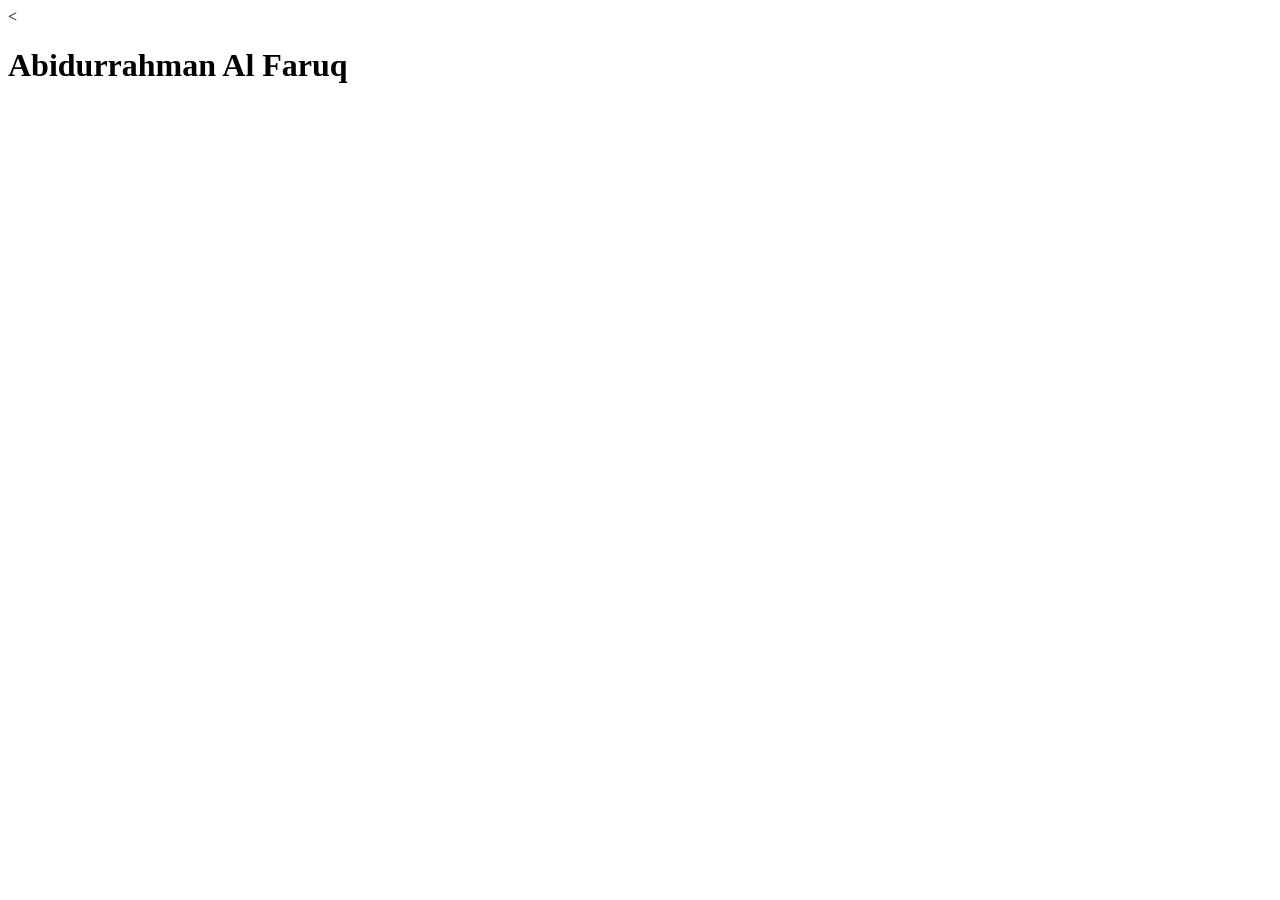
==== index.html @ 2d3f04eb "first commit" ====
<<!DOCTYPE html>
<html>
<head>
    <meta charset="utf-8" />
    <meta http-equiv="X-UA-Compatible" content="IE=edge">
    <title>Page Title</title>
    <meta name="viewport" content="width=device-width, initial-scale=1">
    <link rel="stylesheet" type="text/css" media="screen" href="main.css" />
    <script src="main.js"></script>
</head>
<body>
    <h1>Abidurrahman Al Faruq</h1>
</body>
</html>
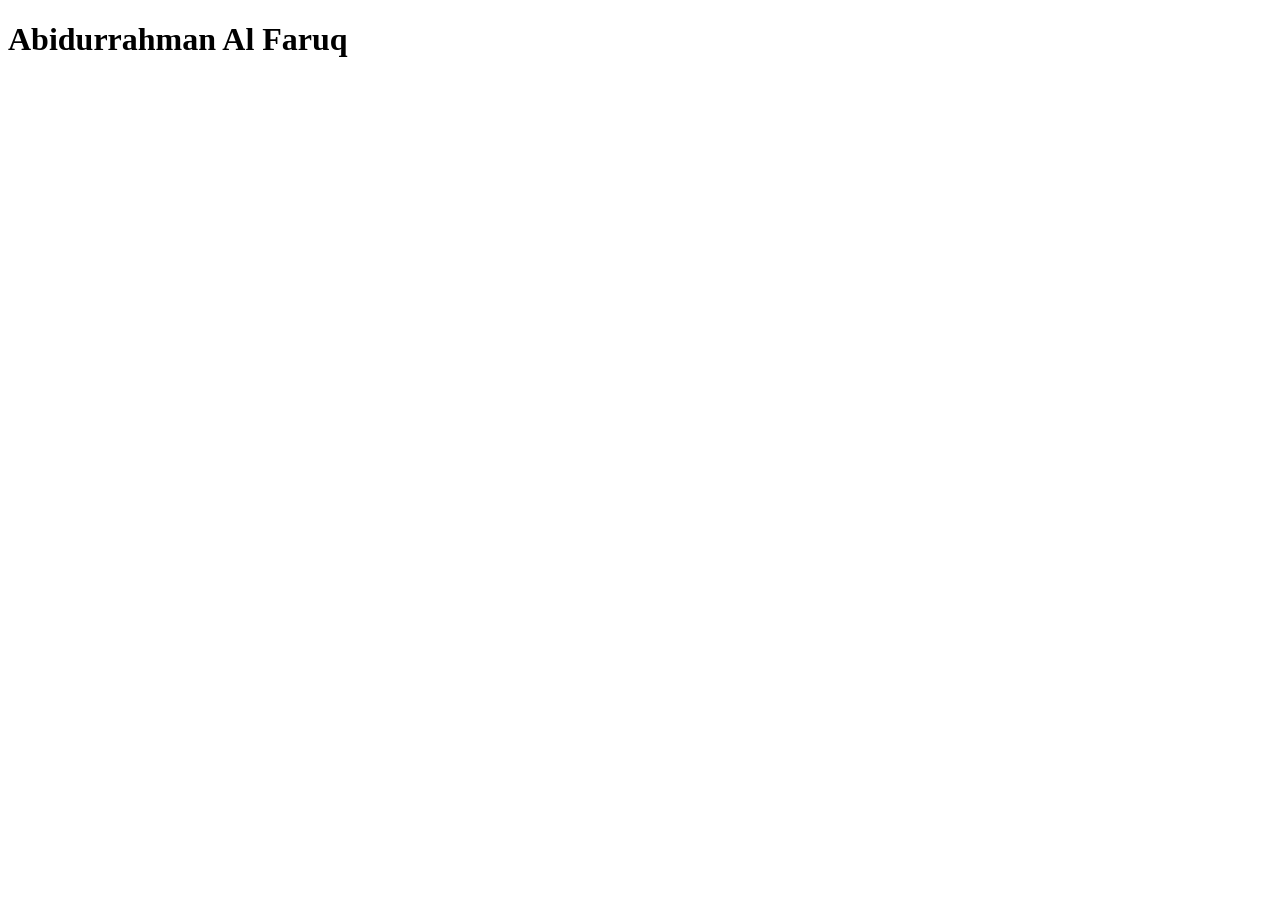
==== commit 8cd5ae5c: "fundamental" ====
--- a/index.html
+++ b/index.html
@@ -1,12 +1,23 @@
-<<!DOCTYPE html>
+<!DOCTYPE html>
 <html>
 <head>
     <meta charset="utf-8" />
     <meta http-equiv="X-UA-Compatible" content="IE=edge">
-    <title>Page Title</title>
     <meta name="viewport" content="width=device-width, initial-scale=1">
-    <link rel="stylesheet" type="text/css" media="screen" href="main.css" />
-    <script src="main.js"></script>
+    <title>Abidurrahman Al Faruq</title>
+	<meta http-equiv="content-type" content="text/html; charset=UTF-8" />
+	<meta name="title" content="Abidurrahman AL Faruq" />
+
+    <meta name="description" content="Software Developer, Website and Android Developer, Database, IT Analyst, Freelance Programmer, Backend Developer, Fullstack Developer, Android Apps Developer, Computer Lab Instructor" />
+
+    <meta name="keywords" content="abid, rahman, alfaruq, al faruq, faruq, alfa, alva, alvavilla, alva villa, flege, flege7, bid07, bid7_, it, information, technology, developer, web, HTML, HTML5, CSS, CSS3, CodeIgniter, CI, Visual Studio, Android Studio, MySql, PostgreSQL, website, application, mobile, android, database, computer, linux, windows, microsoft, sistem informasi, sekolah, hijabmal.com, play store, universitas gadjah mada, ugm, komsi, d3, komputer dan sistem informasi" />
+
+	<meta name="robots" content="follow, all" />
+
+	<meta property="og:image" content="https://flege.github.io/profile.png" />
+	<meta property="og:url" content="https://flege.github.io" />
+	<meta property="og:title" content="Abidurrahman Al Faruq" />
+	<meta property="og:description" content="Software Developer, Website and Android Developer, Database, IT Analyst, Freelance Programmer, Backend Developer, Fullstack Developer, Android Apps Developer, Computer Lab Instructor" />
 </head>
 <body>
     <h1>Abidurrahman Al Faruq</h1>
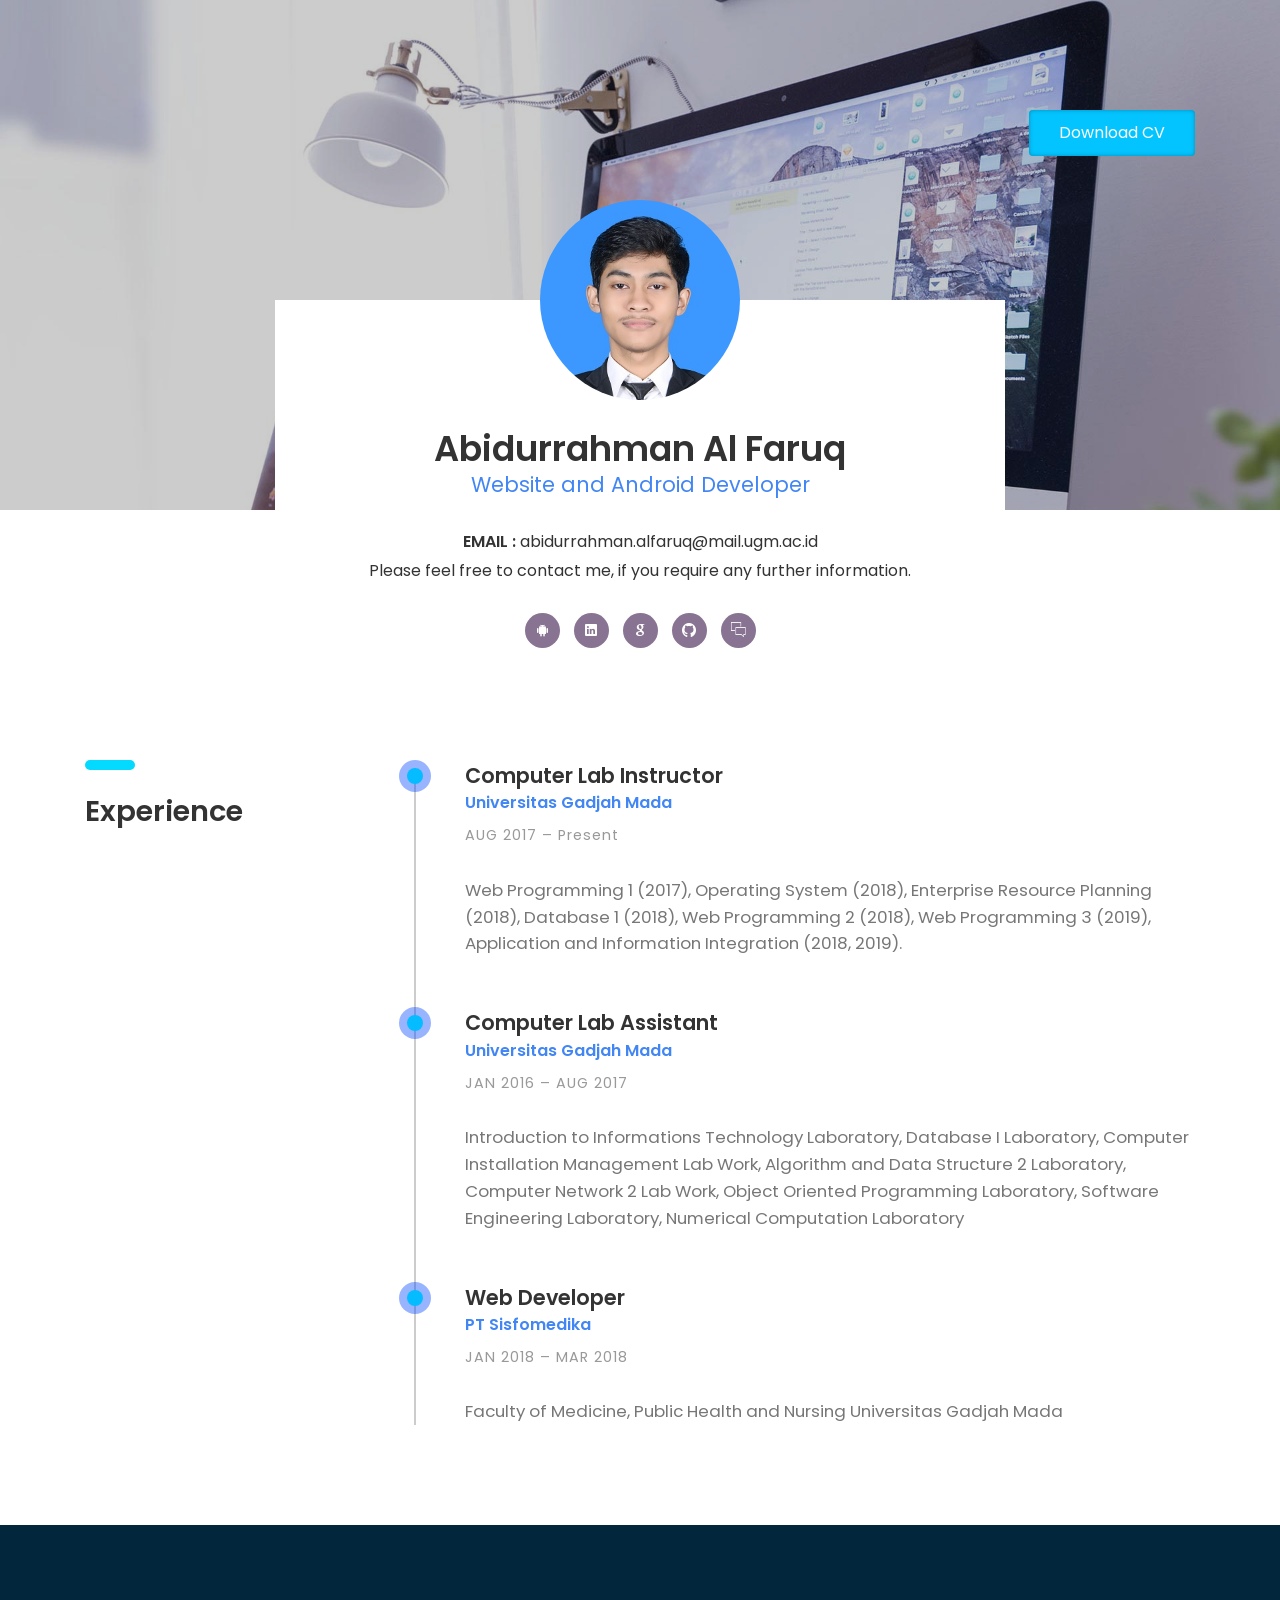
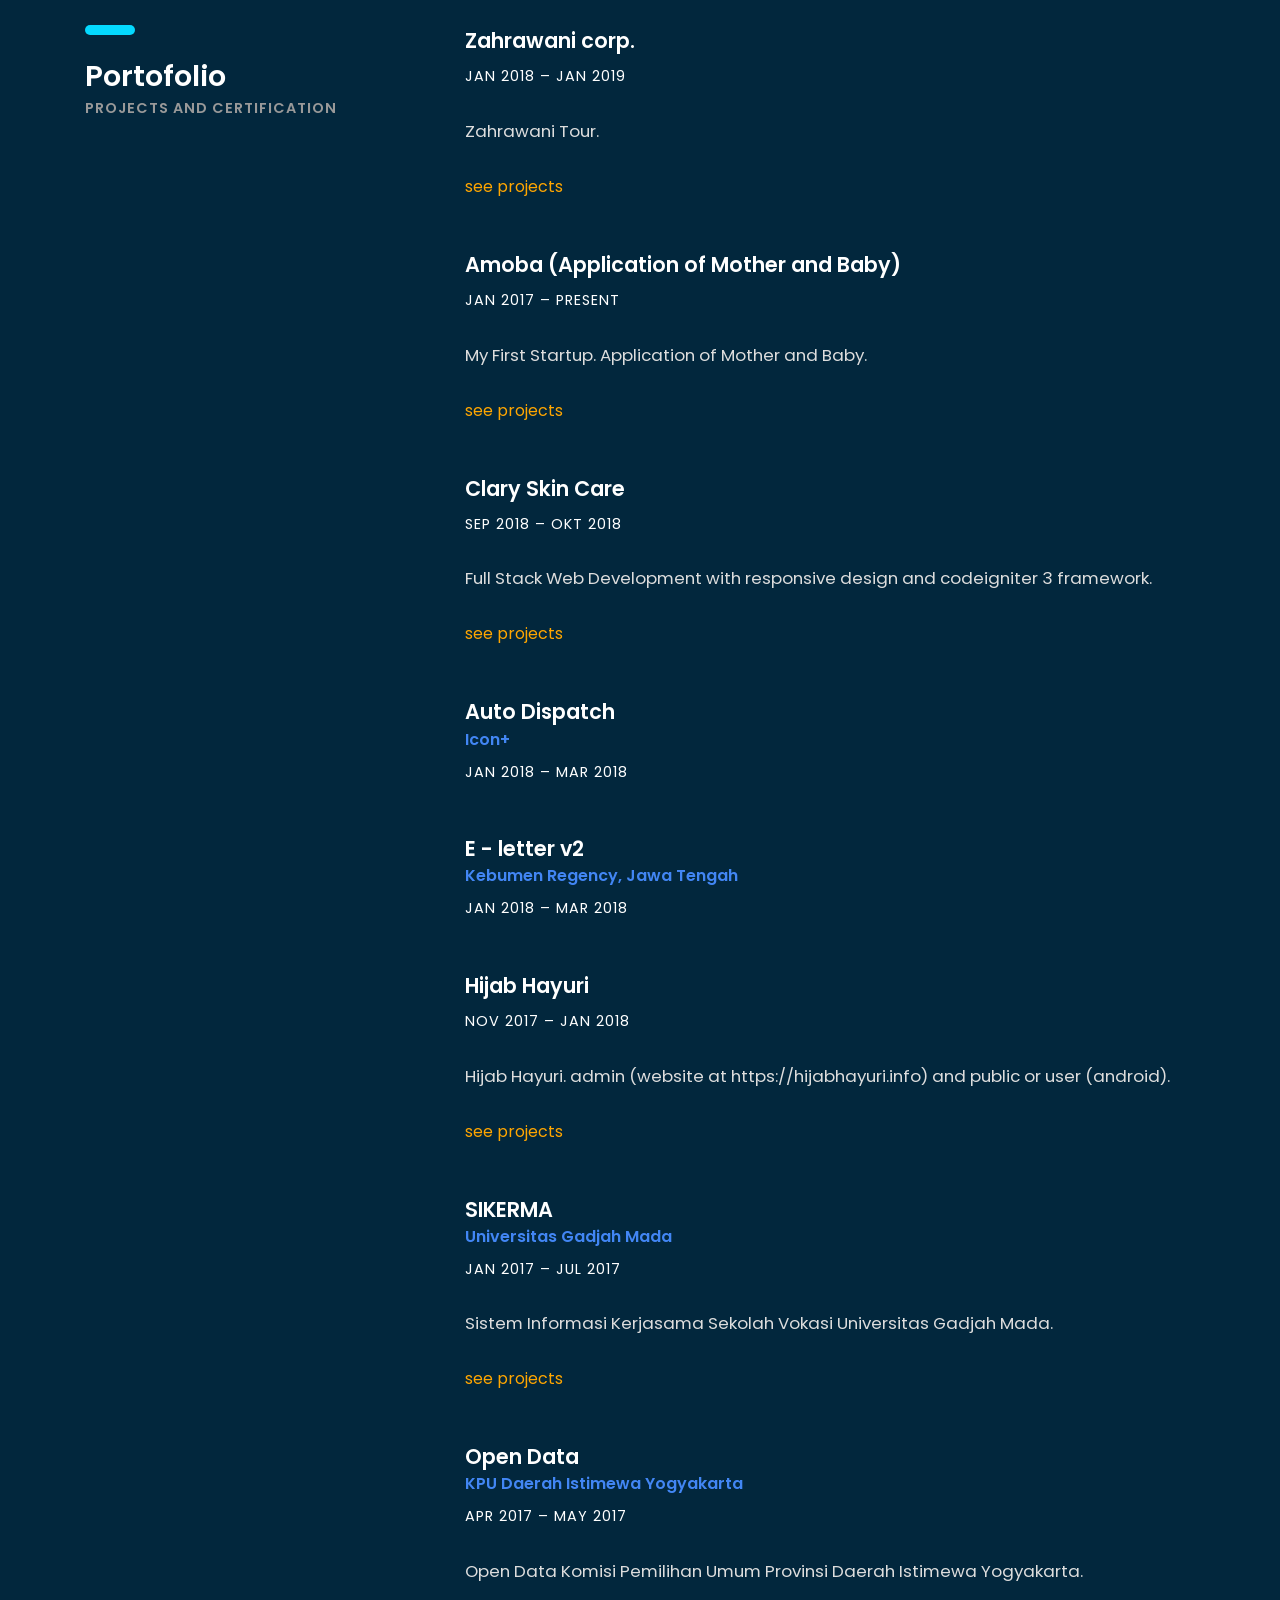
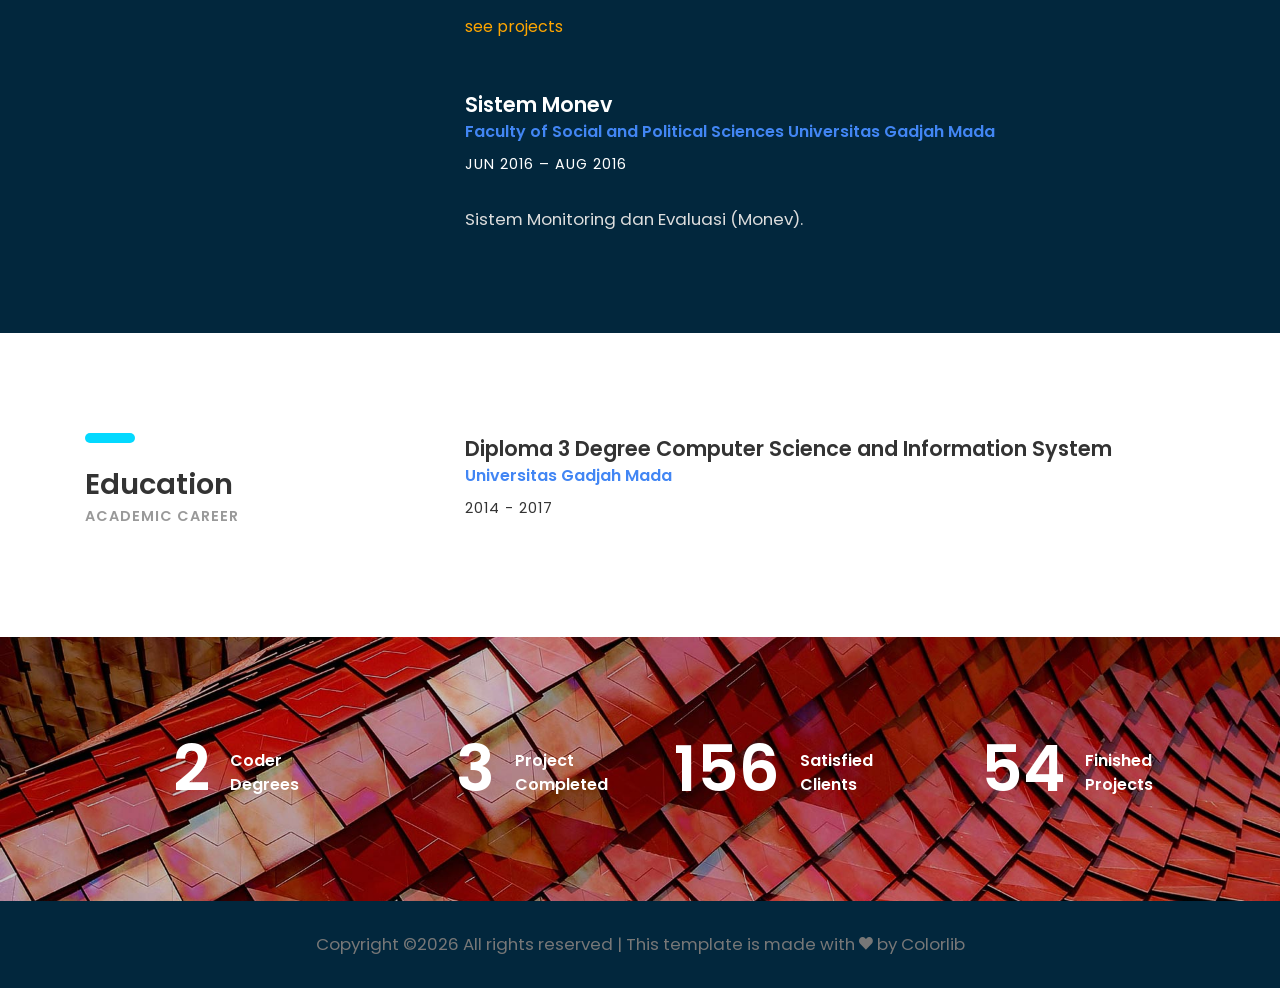
==== commit bd9932d3: "v1" ====
--- a/index.html
+++ b/index.html
@@ -1,11 +1,11 @@
-<!DOCTYPE html>
-<html>
+<!DOCTYPE HTML>
+<html lang="en">
 <head>
-    <meta charset="utf-8" />
-    <meta http-equiv="X-UA-Compatible" content="IE=edge">
+	<title>Abidurrahman Al Faruq</title>
+	<meta http-equiv="X-UA-Compatible" content="IE=edge">
     <meta name="viewport" content="width=device-width, initial-scale=1">
-    <title>Abidurrahman Al Faruq</title>
-	<meta http-equiv="content-type" content="text/html; charset=UTF-8" />
+    <meta charset="UTF-8">
+    <meta http-equiv="content-type" content="text/html; charset=UTF-8" />
 	<meta name="title" content="Abidurrahman AL Faruq" />
 
     <meta name="description" content="Software Developer, Website and Android Developer, Database, IT Analyst, Freelance Programmer, Backend Developer, Fullstack Developer, Android Apps Developer, Computer Lab Instructor" />
@@ -18,8 +18,257 @@
 	<meta property="og:url" content="https://flege.github.io" />
 	<meta property="og:title" content="Abidurrahman Al Faruq" />
 	<meta property="og:description" content="Software Developer, Website and Android Developer, Database, IT Analyst, Freelance Programmer, Backend Developer, Fullstack Developer, Android Apps Developer, Computer Lab Instructor" />
+	
+	<!-- Font -->
+	
+	<link href="https://fonts.googleapis.com/css?family=Poppins:400,500,600,700%7CAllura" rel="stylesheet">
+	
+	<!-- Stylesheets -->
+	
+	<link href="common-css/bootstrap.css" rel="stylesheet">
+	
+	<link href="common-css/ionicons.css" rel="stylesheet">
+	
+	<link href="common-css/fluidbox.min.css" rel="stylesheet">
+	
+	<link href="01-cv-portfolio/css/styles.css" rel="stylesheet">
+	
+	<link href="01-cv-portfolio/css/responsive.css" rel="stylesheet">
+	
 </head>
 <body>
-    <h1>Abidurrahman Al Faruq</h1>
+	
+	<header>
+		<div class="container">
+			<a class="downlad-btn" href="#" style="margin-top:80px">Download CV</a>
+		</div><!-- container -->
+	</header>
+	
+	<section class="intro-section">
+		<div class="container">
+			<div class="row">
+				<div class="col-md-1 col-lg-2"></div>
+				<div class="col-md-10 col-lg-8">
+					<div class="intro">
+						<div class="profile-img"><img src="images/foto300x300.PNG" alt=""></div>
+						<h2><b>Abidurrahman Al Faruq</b></h2>
+						<h4 class="font-blue">Website and Android Developer</h4>
+						<ul class="information margin-tb-30">
+							<li><b>EMAIL : </b>abidurrahman.alfaruq@mail.ugm.ac.id</li>
+							<li>Please feel free to contact me, if you require any further information.</li>
+						</ul>
+						<ul class="social-icons">
+							<li><a href="https://play.google.com/store/apps/developer?id=flege" target="_blank"><i class="ion-social-android"></i></a></li>
+							<li><a href="https://www.linkedin.com/in/abidurrahman-al-faruq/" target="_blank"><i class="ion-social-linkedin"></i></a></li>
+							<li><a href="https://mail.google.com/mail/?view=cm&fs=1&to=abidurrahman.alfaruq@mail.ugm.ac.id" target="_blank"><i class="ion-social-google"></i></a></li>
+                            <li><a href="https://github.com/flege/" target="_blank"><i class="ion-social-github"></i></a></li>
+                            <li><a href="mailto:abidurrahman.alfaruq@mail.ugm.ac.id"><i class="icon ion-ios-chatboxes-outline"></i></a></li>
+						</ul>
+					</div><!-- intro -->
+				</div><!-- col-sm-8 -->
+			</div><!-- row -->
+		</div><!-- container -->
+	</section><!-- intro-section -->
+    
+    <section class="education-section section">
+		<div class="container">
+			<div class="row">
+				<div class="col-sm-4">
+					<div class="heading">
+						<h3><b>Experience</b></h3>
+					</div>
+				</div><!-- col-sm-4 -->
+				<div class="col-sm-8">
+					<div class="education-wrapper">
+						<div class="education margin-b-50">
+							<h4><b>Computer Lab Instructor</b></h4>
+							<a href="https://ugm.ac.id/"><h5 class="font-blue"><b>Universitas Gadjah Mada</b></h5></a>
+							<h6 class="font-lite-black margin-t-10">AUG 2017 – Present</h6>
+							<p class="margin-tb-30">Web Programming 1 (2017), Operating System (2018), Enterprise Resource Planning (2018), Database 1 (2018), Web Programming 2 (2018), Web Programming 3 (2019), Application and Information Integration (2018, 2019). </p>
+						</div><!-- education -->
+						
+						<div class="education margin-b-50">
+							<h4><b>Computer Lab Assistant</b></h4>
+							<a href="https://ugm.ac.id/"><h5 class="font-blue"><b>Universitas Gadjah Mada</b></h5></a>
+							<h6 class="font-lite-black margin-t-10">JAN 2016 – AUG 2017</h6>
+							<p class="margin-tb-30">Introduction to Informations Technology Laboratory, Database I Laboratory, Computer Installation Management Lab Work, Algorithm and Data Structure 2 Laboratory, Computer Network 2 Lab Work, Object Oriented Programming Laboratory, Software Engineering Laboratory, Numerical Computation Laboratory </p>
+						</div><!-- education -->
+						
+						<div class="education margin-b-50">
+							<h4><b>Web Developer</b></h4>
+							<a href="https://sisfomedika.com/"><h5 class="font-blue"><b>PT Sisfomedika</b></h5></a>
+							<h6 class="font-lite-black margin-t-10">JAN 2018 – MAR 2018</h6>
+							<p class="margin-tb-30">Faculty of Medicine, Public Health and Nursing Universitas Gadjah Mada </p>
+						</div><!-- education -->
+					</div><!-- education-wrapper -->
+				</div><!-- col-sm-8 -->
+			</div><!-- row -->
+		</div><!-- container -->
+		
+    </section><!-- about-section -->
+	
+	<section class="experience-section section">
+		<div class="container">
+			<div class="row">
+				<div class="col-sm-4">
+					<div class="heading">
+						<h3><b>Portofolio</b></h3>
+						<h6 class="font-lite-black"><b>PROJECTS AND CERTIFICATION</b></h6>
+					</div>
+				</div><!-- col-sm-4 -->
+				<div class="col-sm-8">
+                    
+                    <div class="experience margin-b-50">
+						<h4><b>Zahrawani corp.</b></h4>
+						<h6 class="margin-t-10">JAN 2018 – JAN 2019</h6>
+                        <p class="font-semi-white margin-tb-30">Zahrawani Tour. </p>
+                        <a href="https://zahrawani.com/" target="_blank" class="font-yellow">see projects</a>
+                    </div><!-- experience -->
+
+                    <div class="experience margin-b-50">
+						<h4><b>Amoba (Application of Mother and Baby)</b></h4>
+						<h6 class="margin-t-10">JAN 2017 – PRESENT</h6>
+                        <p class="font-semi-white margin-tb-30">My First Startup. Application of Mother and Baby. </p>
+                        <a href="https://play.google.com/store/apps/details?id=com.flege.amoba" target="_blank" class="font-yellow">see projects</a>
+                    </div><!-- experience -->
+
+                    <div class="experience margin-b-50">
+						<h4><b>Clary Skin Care</b></h4>
+						<h6 class="margin-t-10">SEP 2018 – OKT 2018</h6>
+                        <p class="font-semi-white margin-tb-30">Full Stack Web Development with responsive design and codeigniter 3 framework. </p>
+                        <a href="https://clary.id/" target="_blank" class="font-yellow">see projects</a>
+                    </div><!-- experience -->
+
+                    <div class="experience margin-b-50">
+                        <h4><b>Auto Dispatch</b></h4>
+                        <h5 class="font-blue"><b>Icon+</b></h5>
+						<h6 class="margin-t-10">JAN 2018 – MAR 2018</h6>
+                    </div><!-- experience -->
+
+                    <div class="experience margin-b-50">
+                        <h4><b>E - letter v2</b></h4>
+                        <h5 class="font-blue"><b>Kebumen Regency, Jawa Tengah</b></h5>
+						<h6 class="margin-t-10">JAN 2018 – MAR 2018</h6>
+                    </div><!-- experience -->
+
+                    <div class="experience margin-b-50">
+						<h4><b>Hijab Hayuri</b></h4>
+						<h6 class="margin-t-10">NOV 2017 – JAN 2018</h6>
+                        <p class="font-semi-white margin-tb-30">Hijab Hayuri. admin (website at https://hijabhayuri.info) and public or user (android). </p>
+                        <a href="https://play.google.com/store/apps/details?id=com.flege.hijabhayuri" target="_blank" class="font-yellow">see projects</a>
+                    </div><!-- experience -->
+                    
+                    <div class="experience margin-b-50">
+						<h4><b>SIKERMA</b></h4>
+						<h5 class="font-blue"><b>Universitas Gadjah Mada</b></h5>
+						<h6 class="margin-t-10">JAN 2017 – JUL 2017</h6>
+                        <p class="font-semi-white margin-tb-30">Sistem Informasi Kerjasama Sekolah Vokasi Universitas Gadjah Mada. </p>
+                        <a href="https://sikerma.sisteminformasi.id/" target="_blank" class="font-yellow">see projects</a>
+					</div><!-- experience -->
+                    
+                    <div class="experience margin-b-50">
+						<h4><b>Open Data</b></h4>
+						<h5 class="font-blue"><b>KPU Daerah Istimewa Yogyakarta</b></h5>
+						<h6 class="margin-t-10">APR 2017 – MAY 2017</h6>
+                        <p class="font-semi-white margin-tb-30">Open Data Komisi Pemilihan Umum Provinsi Daerah Istimewa Yogyakarta. </p>
+                        <a href="http://diy.kpu.go.id/opendata/" target="_blank" class="font-yellow">see projects</a>
+					</div><!-- experience -->
+					
+					<div class="experience margin-b-50">
+						<h4><b>Sistem Monev</b></h4>
+						<h5 class="font-blue"><b>Faculty of Social and Political Sciences Universitas Gadjah Mada</b></h5>
+						<h6 class="margin-t-10">JUN 2016 – AUG 2016</h6>
+						<p class="font-semi-white margin-tb-30">Sistem Monitoring dan Evaluasi (Monev). </p>
+                    </div><!-- experience -->
+					
+				</div><!-- col-sm-8 -->
+			</div><!-- row -->
+		</div><!-- container -->
+		
+	</section><!-- experience-section -->
+    
+    <section class="about-section section">
+		<div class="container">
+			<div class="row">
+				<div class="col-sm-4">
+					<div class="heading">
+						<h3><b>Education</b></h3>
+						<h6 class="font-lite-black"><b>ACADEMIC CAREER</b></h6>
+					</div>
+				</div><!-- col-sm-4 -->
+				<div class="col-sm-8">
+					<h4><b>Diploma 3 Degree Computer Science and Information System</b></h4>
+                    <a href="https://ugm.ac.id/"><h5 class="font-blue"><b>Universitas Gadjah Mada</b></h5></a>
+                    <h6 class="margin-t-10">2014 - 2017</h6>
+				</div><!-- col-sm-8 -->
+			</div><!-- row -->
+		</div><!-- container -->
+	</section><!-- about-section -->
+	
+	<section class="counter-section" id="counter">
+		<div class="container">
+			<div class="row">
+			
+				<div class="col-sm-6 col-md-6 col-lg-3">
+					<div class="counter margin-b-30">
+						<h1 class="title"><b><span class="counter-value" data-duration="400" data-count="3">0</span></b></h1>
+						<h5 class="desc"><b>Coder Degrees</b></h5>
+					</div><!-- counter -->
+				</div><!-- col-md-3-->
+				
+				<div class="col-sm-6 col-md-6 col-lg-3">
+					<div class="counter margin-b-30">
+						<h1 class="title"><b><span class="counter-value" data-duration="1400" data-count="25">0</span></b></h1>
+						<h5 class="desc"><b>Project Completed</b></h5>
+					</div><!-- counter -->
+				</div><!-- col-md-3-->
+				
+				<div class="col-sm-6 col-md-6 col-lg-3">
+					<div class="counter margin-b-30">
+						<h1 class="title"><b><span class="counter-value" data-duration="700" data-count="311">0</span></b></h1>
+						<h5 class="desc"><b>Satisfied Clients</b></h5>
+					</div><!-- counter -->
+				</div><!-- col-md-3-->
+				
+				<div class="col-sm-6 col-md-6 col-lg-3">
+					<div class="counter margin-b-30">
+						<h1 class="title"><b><span class="counter-value" data-duration="2000" data-count="732">0</span></b></h1>
+						<h5 class="desc"><b>Finished Projects</b></h5>
+					</div><!-- margin-b-30 -->
+				</div><!-- col-md-3-->
+				
+			</div><!-- row-->
+		</div><!-- container-->
+    </section><!-- counter-section-->
+	
+	<footer>
+		<p class="copyright">
+			<!-- Link back to Colorlib can't be removed. Template is licensed under CC BY 3.0. -->
+Copyright &copy;<script>document.write(new Date().getFullYear());</script> All rights reserved | This template is made with <i class="ion-heart" aria-hidden="true"></i> by <a href="https://colorlib.com" target="_blank">Colorlib</a>
+<!-- Link back to Colorlib can't be removed. Template is licensed under CC BY 3.0. -->
+		</p>
+
+
+	</footer>
+	
+	
+	<!-- SCIPTS -->
+	
+	<script src="common-js/jquery-3.2.1.min.js"></script>
+	
+	<script src="common-js/tether.min.js"></script>
+	
+	<script src="common-js/bootstrap.js"></script>
+	
+	<script src="common-js/isotope.pkgd.min.js"></script>
+	
+	<script src="common-js/jquery.waypoints.min.js"></script>
+	
+	<script src="common-js/progressbar.min.js"></script>
+	
+	<script src="common-js/jquery.fluidbox.min.js"></script>
+	
+	<script src="common-js/scripts.js"></script>
+	
 </body>
 </html>
--- a/common-css/fluidbox.min.css
+++ b/common-css/fluidbox.min.css
@@ -0,0 +1,2 @@
+@-webkit-keyframes a{0%{-webkit-transform:translate(-50%,-50%) rotateX(0) rotateY(0);transform:translate(-50%,-50%) rotateX(0) rotateY(0)}50%{-webkit-transform:translate(-50%,-50%) rotateX(-180deg) rotateY(0);transform:translate(-50%,-50%) rotateX(-180deg) rotateY(0)}to{-webkit-transform:translate(-50%,-50%) rotateX(-180deg) rotateY(-180deg);transform:translate(-50%,-50%) rotateX(-180deg) rotateY(-180deg)}}@keyframes a{0%{-webkit-transform:translate(-50%,-50%) rotateX(0) rotateY(0);transform:translate(-50%,-50%) rotateX(0) rotateY(0)}50%{-webkit-transform:translate(-50%,-50%) rotateX(-180deg) rotateY(0);transform:translate(-50%,-50%) rotateX(-180deg) rotateY(0)}to{-webkit-transform:translate(-50%,-50%) rotateX(-180deg) rotateY(-180deg);transform:translate(-50%,-50%) rotateX(-180deg) rotateY(-180deg)}}.fluidbox{outline:none}.fluidbox__overlay{background-color:hsla(0,0%,100%,.85);cursor:pointer;cursor:zoom-out;opacity:0;pointer-events:none;position:fixed;top:-100%;left:0;bottom:-100%;right:0;-webkit-transition:all .5s ease-in-out;transition:all .5s ease-in-out}.fluidbox--opened .fluidbox__overlay{pointer-events:auto}.fluidbox__wrap{background-position:center center;background-size:cover;margin:0 auto;position:relative;-webkit-transition:all .5s ease-in-out;transition:all .5s ease-in-out}.fluidbox--closed .fluidbox__thumb,.fluidbox__thumb{-webkit-transition:opacity 0s ease-in-out 0s;transition:opacity 0s ease-in-out 0s}.fluidbox__ghost{background-size:100% 100%;background-position:center center;background-repeat:no-repeat;position:absolute;-webkit-transition:opacity 0s 0s,-webkit-transform .5s 0s;transition:opacity 0s 0s,-webkit-transform .5s 0s;transition:opacity 0s 0s,transform .5s 0s;transition:opacity 0s 0s,transform .5s 0s,-webkit-transform .5s 0s}.fluidbox--opened .fluidbox__ghost{cursor:pointer;cursor:zoom-out}.fluidbox--closed .fluidbox__ghost{-webkit-transition:opacity 0s .5s,-webkit-transform .5s 0s;transition:opacity 0s .5s,-webkit-transform .5s 0s;transition:opacity 0s .5s,transform .5s 0s;transition:opacity 0s .5s,transform .5s 0s,-webkit-transform .5s 0s}.fluidbox__loader{opacity:0;-webkit-perspective:200px;perspective:200px;pointer-events:none;position:absolute;top:0;left:0;bottom:0;right:0}.fluidbox__loader:before{background-color:hsla(0,0%,100%,.85);content:'';-webkit-transform-style:preserve-3d;transform-style:preserve-3d;position:absolute;top:50%;left:50%;width:20%;padding-bottom:20%;-webkit-transform:translate(-50%,-50%);transform:translate(-50%,-50%);-webkit-transition-property:-webkit-transform;transition-property:-webkit-transform;transition-property:transform;transition-property:transform,-webkit-transform;-webkit-transition-duration:.5s;transition-duration:.5s;-webkit-transition-delay:0s;transition-delay:0s}.fluidbox--loading .fluidbox__loader{opacity:1;-webkit-transition:opacity .5s ease-in-out .5s;transition:opacity .5s ease-in-out .5s}.fluidbox--loading .fluidbox__loader:before{-webkit-animation:a 1s 0s infinite ease-in-out forwards;animation:a 1s 0s infinite ease-in-out forwards}
+/*# sourceMappingURL=fluidbox.min.css.map */
--- a/01-cv-portfolio/css/styles.css
+++ b/01-cv-portfolio/css/styles.css
@@ -0,0 +1,263 @@
+
+/*
+====================================================
+
+* 	[Master Stylesheet]
+	
+	Theme Name :  
+	Version    :  
+	Author     :  
+	Author URI :  
+
+====================================================
+
+	TOC
+	
+	1. PRIMARY STYLES
+	2. COMMONS FOR PAGE DESIGN
+	3. HEADER
+	4. INTRO SECTION
+	5. PORFOLIO SECTION
+	6. ABOUT SECTION
+	7. EXPERIENCE SECTION
+	8. EDUCATION SECTION
+	9. COUNTER SECTION
+	10. FOOTER
+
+====================================================
+
+
+/* ---------------------------------
+1. PRIMARY STYLES
+--------------------------------- */
+
+html{ font-size: 100%; height: 100%; overflow-x: hidden; margin: 0px;  padding: 0px; touch-action: manipulation; }
+
+
+body{ font-size: 16px; font-family: 'Poppins', serif; width: 100%; height: 100%; margin: 0; font-weight: 400;
+	-webkit-font-smoothing: antialiased; -moz-osx-font-smoothing: grayscale; word-wrap: break-word; 
+	color: #333; }
+
+h1, h2, h3, h4, h5, h6, p, a, ul, span, li, img, inpot, button{ margin: 0; padding: 0; }
+
+h1,h2,h3,h4,h5,h6{ line-height: 1.5; font-weight: inherit; }
+
+h1,h2,h3{ font-family: 'Poppins', cursive; }
+
+p{ line-height: 1.6; font-size: 1.05em; font-weight: 400; color: #777; }
+
+h1{ font-size: 4em; line-height: 1; }
+h2{ font-size: 2.2em; line-height: 1.1; }
+h3{ font-size: 1.8em; }
+h4{ font-size: 1.3em; }
+h5{ font-size: 1em; }
+h6{ font-size: .9em; letter-spacing: 1px; }
+
+a, button{ display: inline-block; text-decoration: none; color: inherit; line-height: 1; 
+	-webkit-transition: all .25s ease-in-out; transition: all .25s ease-in-out; }
+
+a:focus, a:active, a:hover,
+button:focus, button:active, button:hover,
+a b.light-color:hover{ text-decoration: none; color: #04d9ff; }
+
+b{ font-weight: 600; }
+
+img{ width: 100%; }
+
+li{ list-style: none; display: inline-block; }
+
+span{ display: inline-block; }
+
+button{ outline: 0; border: 0; background: none; cursor: pointer; }
+
+.icon{ font-size: 1.1em; display: inline-block; line-height: inherit; }
+
+[class^="icon-"]:before, [class*=" icon-"]:before{ line-height: inherit; }
+
+b.max-bold{ font-weight: 700; }
+
+
+
+/* ---------------------------------
+2. COMMONS FOR PAGE DESIGN
+--------------------------------- */
+
+.section{ padding: 100px 0 50px; }
+
+.section .heading{ margin-bottom: 60px; }
+
+.section .heading:before{ content:''; height: 10px; width: 50px; border-radius: 5px;
+	margin-bottom: 20px; display: block; background: #04d9ff; }
+	
+.margin-t-10{ margin-top: 10px; }
+
+.margin-b-30{ margin-bottom: 30px; }
+.margin-b-50{ margin-bottom: 50px; }
+
+.margin-tb-30{ margin-top: 30px; margin-bottom: 30px; }
+
+.font-yellow{ color: #FFA600; }
+.font-blue{ color: #4286f4; }
+
+.font-semi-white{ color: #ddd; }
+
+.font-lite-black{ color: #999; }
+
+
+/* ---------------------------------
+3. HEADER
+--------------------------------- */
+
+header{ position: absolute; top: 30px; left: 0; right: 0; z-index: 100; }
+
+header .heading-wrapper{ border-radius: 5px; padding: 30px 40px 20px; background: #04c4ff; color: #fff; }
+
+header .info{ margin-bottom: 10px; }
+
+header .info .icon{ float: left; font-size: 30px; }
+
+header .info .right-area{ margin-left: 45px; }
+
+header .downlad-btn{ padding: 15px 30px; border-radius: 4px; float: right; margin-top: 30px;
+	box-shadow: inset 0 0px 4px rgba(0,0,0,.3); background: #04c4ff; color: #fff; 
+	-webkit-transition: all .2s ease; transition: all .2s ease; }
+
+header .downlad-btn:hover{ -webkit-transform: translateY(-4px); transform: translateY(-4px); }
+
+
+/* ---------------------------------
+4. INTRO SECTION
+--------------------------------- */
+
+.intro-section{ padding-top: 200px; position: relative; background-size: cover; 
+	z-index: 1;background-image: url(../../images/slider-1-1920x1080.jpg); }
+
+.intro-section:before{ content:''; z-index: -1; position: absolute; top: 0; bottom: 0; left: 0; 
+	right: 0; background: rgba(0,0,0, .2); }
+	
+.intro-section:after{ content: ''; position: absolute; bottom: 0; left: 0; right: 0;
+	height: 150px; z-index: -1; background: #fff; }
+
+.intro{ padding: 0 20px; margin-top: 100px; text-align: center; background: #fff; }
+
+.intro .profile-img{ height: 200px; width: 200px; border-radius: 100px; margin: 0 auto; 
+	overflow: hidden; position: relative; top: -100px; margin-bottom: -70px;  }
+
+.intro .information > li{ display: block; margin: 5px 0; }
+
+.intro .social-icons > li > a{ height: 35px; line-height: 35px; width: 35px; border-radius: 20px; 
+	overflow: hidden; z-index: 1; position: relative; margin: 0 5px 5px; background: #887392; color: #fff; }
+
+.intro .social-icons > li > a:after{ content: ''; position: absolute; bottom: 0; left: 0; right: 0;
+	top: 0; z-index: -1; border-radius: 20px; background: #04d9ff; 
+	-webkit-transition: all .2s ease; transition: all .2s ease;
+	-webkit-transform: scale(0); transform: scale(0); }
+
+.intro .social-icons > li > a:hover:after{ -webkit-transform: scale(1); transform: scale(1); }
+
+
+/* ---------------------------------
+5. PORFOLIO SECTION
+--------------------------------- */
+
+.portfolio-section{ padding-bottom: 0; }
+
+.portfolio-section .portfolioFilter{ margin-top: 60px; color: #666; }
+
+.portfolio-section .portfolioFilter a{ margin: 10px 10px 0 0; }
+
+.portfolio-section .portfolioFilter a.current{  color: #04d9ff; }
+
+.portfolio-section .portfolioContainer{ margin-left: -15px; margin-right: -15px; }
+
+.portfolio-section .p-item{ width: 33.333%; padding: 0 7.5px 0px; margin-top: 15px; }
+
+.portfolio-section .p-item a{ display: inline; }
+
+.portfolio-section .p-item.p-item-2 .img:first-child{ float: left; width: 50%; padding-right: 7.5px; }
+
+.portfolio-section .p-item.p-item-2 .img:last-child{ float: right; width: 50%; padding-left: 7.5px; }
+
+
+/* ---------------------------------
+6. ABOUT SECTION
+--------------------------------- */
+
+.radial-progress{ position: relative; max-width: 200px; margin: 0 auto; }
+
+.radial-progress .progressbar-text{ font-size: 2.2em; font-weight: 500; 
+	padding-bottom: 25px!important; color: #333!important; }
+
+.radial-progress .progressbar-text:after{ content:'%'; }
+
+.radial-progress .progress-title{ position: absolute; top: 50%; left: 50%; width: 100%;
+	letter-spacing: 0; text-align: center; transform: translate(-50%, 15px); color: #777; }
+
+	
+
+/* ---------------------------------
+7. EXPERIENCE SECTION
+--------------------------------- */
+
+.experience-section{ background: #02273d; color: #fff; }
+
+.experience .list > li{ display: block; position: relative; margin-bottom: 10px; padding-left: 20px; }
+
+.experience .list > li:before{ content: ''; position: absolute; top: 50%; left: 0; height: 10px; 
+	width: 10px; margin-top: -5px; display: block; border-radius: 10px; border: 2px solid #fff; }
+
+	
+/* ---------------------------------
+8. EDUCATION SECTION
+--------------------------------- */
+
+.education-wrapper{ position: relative; }
+
+.education-wrapper:after{ content:''; position: absolute; top: 8px; bottom: 0; left: -51px;
+	width: 2px; background: #ccc; }
+
+.education-wrapper .education{ position: relative; }
+
+.education-wrapper .education:after{ content:''; position: absolute; top: 8px; left: -58px; width: 16px; 
+	height: 16px; border-radius: 10px; z-index: 1;
+	box-shadow: 0 0 0 8px rgba(0, 68, 255, 0.4); background: #04bcff; }
+	
+	
+/* ---------------------------------
+9. COUNTER SECTION
+--------------------------------- */
+
+.counter-section{ position: relative; padding: 100px 0 70px; background-size: cover; z-index: 1; 
+	background-image: url(../../images/slider-5-1920x600.jpg); color: #fff; }
+
+.counter-section:after{ content:''; z-index: -1; position: absolute; top: 0; bottom: 0; left: 0; 
+	right: 0; background: rgba(0,0,0, .2); }
+
+.counter{ position: relative; }
+	
+.counter .title{ text-align: right; margin-right: 130px; }
+
+.counter .desc{ position: absolute; bottom: 4px; right: 0px; width: 110px; }
+
+
+/* RADIAL PREOGRESS SECTION */
+
+
+.radial-progress{ position: relative; max-width: 200px; margin: 0 auto; }
+
+.radial-progress .progressbar-text{ font-size: 2.2em; font-weight: 500; 
+	padding-bottom: 25px!important; color: #333!important; }
+
+.radial-progress .progressbar-text:after{ content:'%'; }
+
+.radial-progress .progress-title{ position: absolute; top: 50%; left: 50%; width: 100%;
+	letter-spacing: 0; text-align: center; transform: translate(-50%, 15px); color: #777; }
+
+	
+	
+/* ---------------------------------
+10. FOOTER
+--------------------------------- */
+
+.copyright{ text-align: center; padding: 30px 0; background: #02273d; }
+
--- a/01-cv-portfolio/css/responsive.css
+++ b/01-cv-portfolio/css/responsive.css
@@ -0,0 +1,156 @@
+
+
+/* Screens Resolution : 992px
+-------------------------------------------------------------------------- */
+@media only screen and (max-width: 1200px) {
+	/* ---------------------------------
+	9. COUNTER SECTION
+	--------------------------------- */
+
+	.counter-section{ text-align: center; padding: 50px 0 20px; }
+
+	.counter{ display: inline-block; }
+	
+	.counter .desc{ text-align: left; }
+}
+
+/* Screens Resolution : 992px
+-------------------------------------------------------------------------- */
+@media only screen and (max-width: 992px) {
+	
+	/* ---------------------------------
+	4. INTRO SECTION
+	--------------------------------- */
+
+	.intro-section{ padding-top: 250px; }
+	
+}
+
+/* Screens Resolution : 767px
+-------------------------------------------------------------------------- */
+@media only screen and (max-width: 767px) {
+	
+	/* ---------------------------------
+	1. PRIMARY STYLES
+	--------------------------------- */
+
+	p{ line-height: 1.4; }
+
+	h1{ font-size: 3em; }
+	h2{ font-size: 2em; }
+	h3{ font-size: 1.8em; }
+
+
+	
+	/* ---------------------------------
+	2. COMMONS FOR PAGE DESIGN
+	--------------------------------- */
+
+	.section{ padding: 50px 0 0px; }
+
+	.section .heading{ margin-bottom: 30px; }
+
+	
+	/* ---------------------------------
+	4. INTRO SECTION
+	--------------------------------- */
+
+	.intro-section{ padding-top: 350px; }
+
+
+	/* ---------------------------------
+	5. PORFOLIO SECTION
+	--------------------------------- */
+
+	.portfolio-section{ padding-bottom: 0; }
+	
+	.portfolio-section .portfolioFilter{ margin: 0px 0 10px; }
+	
+	.portfolio-section .portfolioContainer{ margin-left: 0; margin-right: 0; }
+
+	.portfolio-section .p-item{ width: 50%; padding: 0 15px 0px; }
+
+	.portfolio-section .p-item{ max-width: 400px; }
+
+	
+	/* ---------------------------------
+	8. EDUCATION SECTION
+	--------------------------------- */
+	
+	.education-wrapper:after,
+	.education-wrapper .education:after{ display: none; }
+
+}
+
+/* Screens Resolution : 575px
+-------------------------------------------------------------------------- */
+@media only screen and (max-width: 575px) {
+	
+	/* ---------------------------------
+	1. PRIMARY STYLES
+	--------------------------------- */
+
+	body{ font-size: 14px;  }
+	
+
+	/* ---------------------------------
+	5. PORFOLIO SECTION
+	--------------------------------- */
+	
+	.portfolio-section .p-item{ width: 100%; }
+	
+}
+
+/* Screens Resolution : 479px
+-------------------------------------------------------------------------- */
+@media only screen and (max-width: 479px) {
+
+
+}
+
+/* Screens Resolution : 359px
+-------------------------------------------------------------------------- */
+@media only screen and (max-width: 359px) {
+	
+	/* ---------------------------------
+	3. HEADER
+	--------------------------------- */
+
+	header .heading-wrapper{  padding: 30px 20px 20px; }
+
+	header .info .icon{ font-size: 25px; }
+
+	header .info .right-area{ margin-left: 35px; }
+
+}
+
+/* Screens Resolution : 290px
+-------------------------------------------------------------------------- */
+@media only screen and (max-width: 290px) {
+
+	
+}
+
+/* Screens Resolution : 290px
+-------------------------------------------------------------------------- */
+@media only screen and (max-width: 260px) {
+	
+	/* ---------------------------------
+	3. HEADER
+	--------------------------------- */
+
+	header .heading-wrapper{  padding: 10px 15px 0px; }
+
+	header .info .icon{ font-size: 15px; }
+
+	header .info .right-area{ margin-left: 20px; }
+	
+	/* ---------------------------------
+	4. INTRO SECTION
+	--------------------------------- */
+
+	.intro .profile-img{ width: 80%; height: auto; top: 0; margin-bottom: 10px; }
+	
+	.intro{ padding: 20px 10px 0; margin-right: -15px; margin-left: -15px; }
+	
+}
